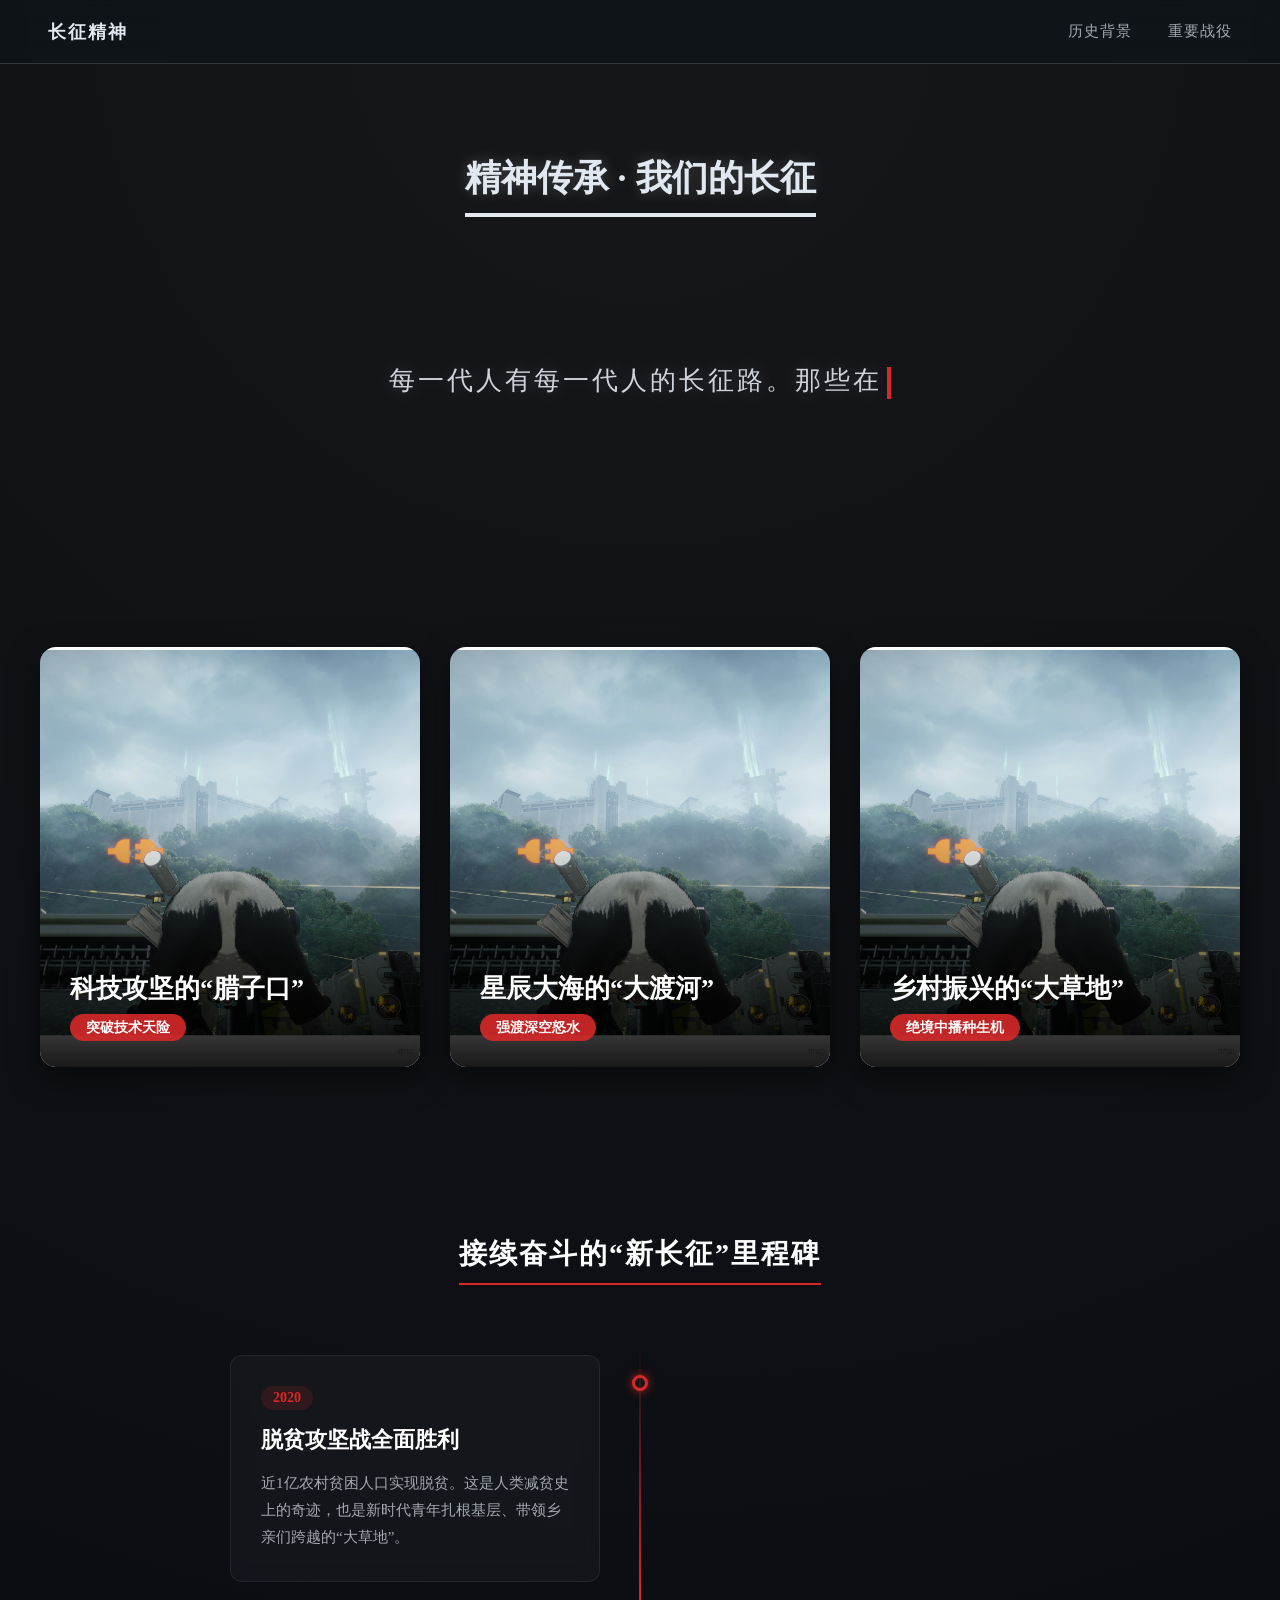
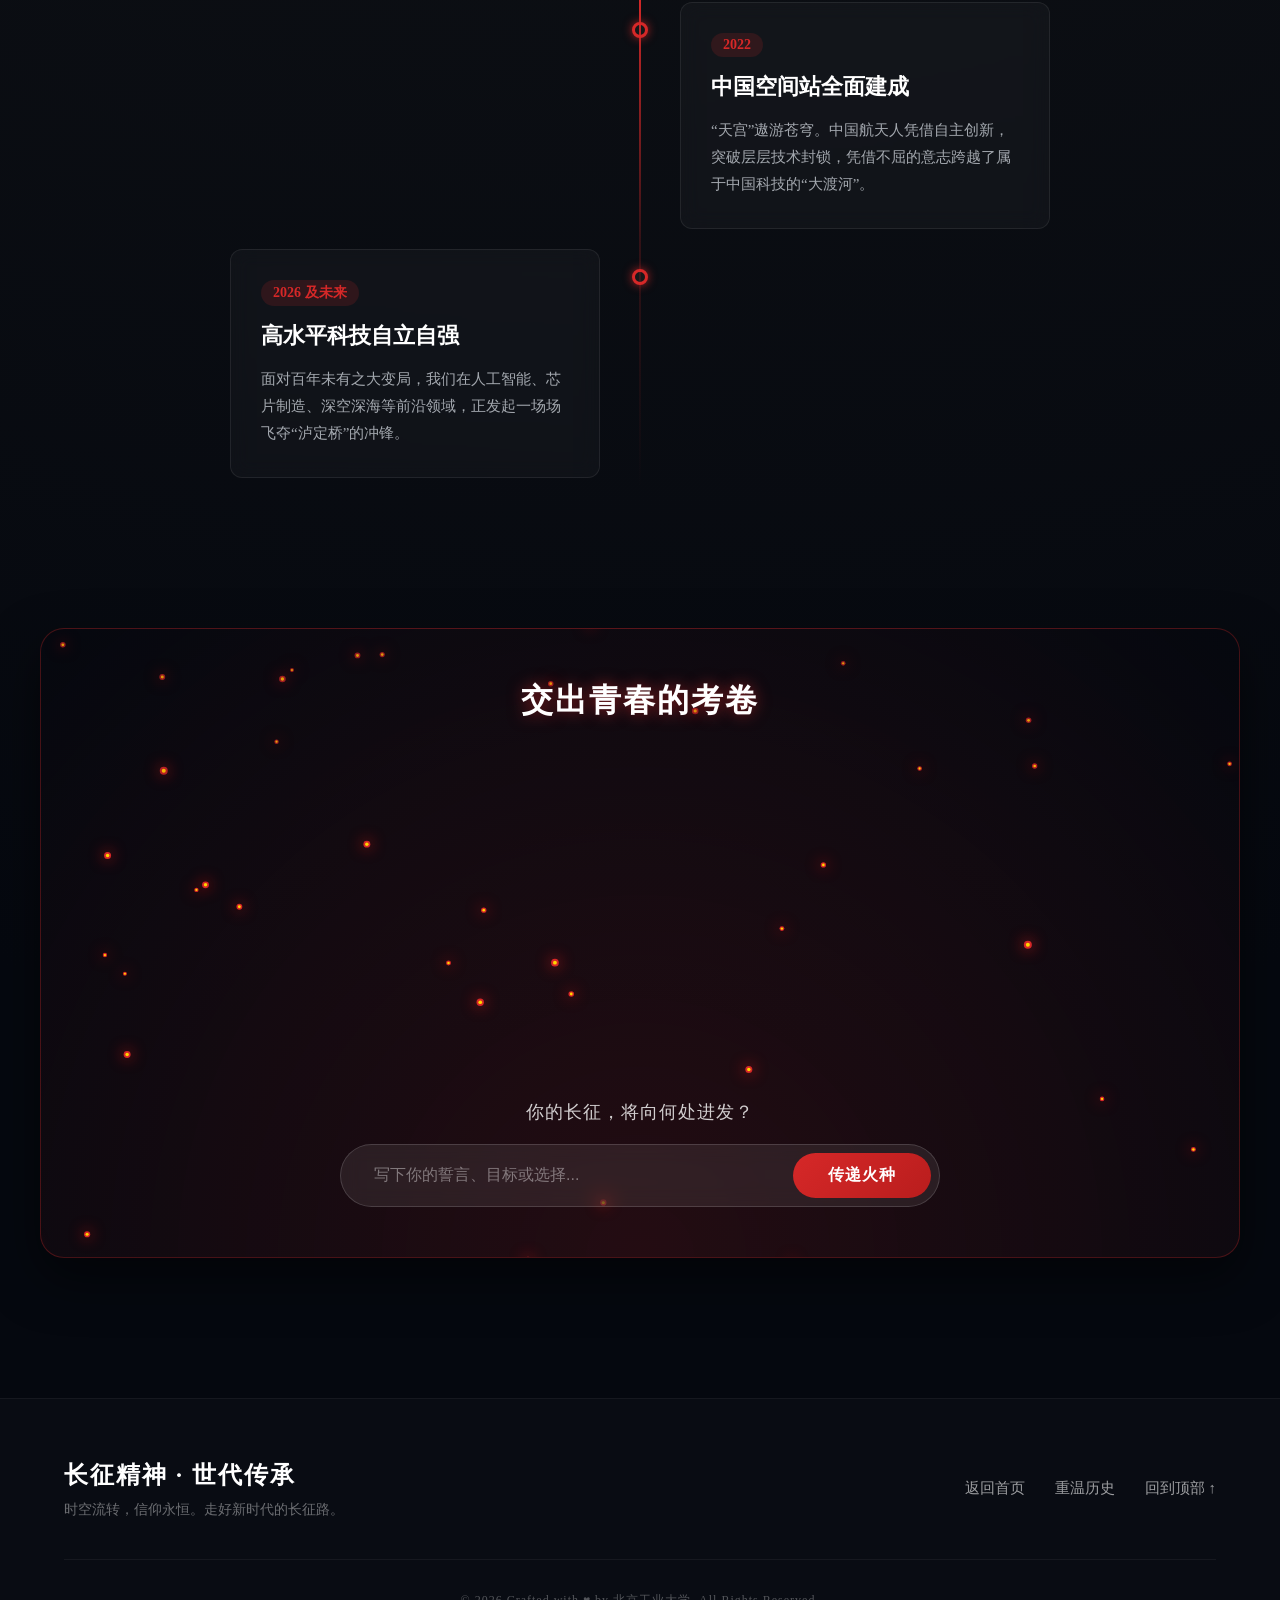
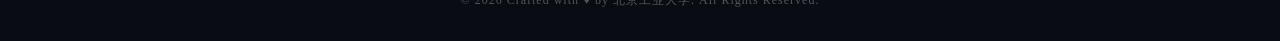
==== page3.html @ e8c42b3a "Add files via upload" ====
<!DOCTYPE html>
<html lang="zh-CN">
<head>
    <meta charset="UTF-8">
    <meta name="viewport" content="width=device-width, initial-scale=1.0">
    <title>我们的长征 - 精神传承</title>
    <link rel="stylesheet" href="css/page3.css">
</head>
<body>
    <nav class="navbar">
        <a href="index.html" class="nav-logo">长征精神</a>
        <ul class="nav-links">
            <li><a href="page2.html">历史背景</a></li>
            <li><a href="page3.html">重要战役</a></li>
        </ul>
    </nav>

    <main class="main-content">
        <h2 class="chapter-title">精神传承 · 我们的长征</h2>
        
        <article class="article-heritage" id="heritage-section">
            
            <div class="heritage-prologue" id="prologue-section">
                <p class="typewriter-text" id="typewriter-text"></p>
            </div>

            <div class="modern-challenges">
                <div class="modern-cards-container">
                    <div class="modern-card">
                        <div class="modern-card-inner">
                            <div class="modern-card-front" style="background-image: url('resources/img/待定.png');">
                                <div class="front-content">
                                    <h4>科技攻坚的“腊子口”</h4>
                                    <span>突破技术天险</span>
                                </div>
                            </div>
                            <div class="modern-card-back">
                                <h4>攻克核心壁垒</h4>
                                <p>从一行行代码的敲击到复杂芯片的研发，从底层算法到万物互联的智能网络。我们在看不见的战场上，攻克属于这代人的“天险”。</p>
                            </div>
                        </div>
                    </div>
                    <div class="modern-card">
                        <div class="modern-card-inner">
                            <div class="modern-card-front" style="background-image: url('resources/img/待定.png');">
                                <div class="front-content">
                                    <h4>星辰大海的“大渡河”</h4>
                                    <span>强渡深空怒水</span>
                                </div>
                            </div>
                            <div class="modern-card-back">
                                <h4>跨越深空的探索</h4>
                                <p>从“神舟”飞天到“嫦娥”揽月，再到“天问”探火。中国航天人将红军强渡大渡河的决绝，化作了征服星辰大海的坚定步伐。</p>
                            </div>
                        </div>
                    </div>
                    <div class="modern-card">
                        <div class="modern-card-inner">
                            <div class="modern-card-front" style="background-image: url('resources/img/待定.png');">
                                <div class="front-content">
                                    <h4>乡村振兴的“大草地”</h4>
                                    <span>绝境中播种生机</span>
                                </div>
                            </div>
                            <div class="modern-card-back">
                                <h4>扎根泥土的坚守</h4>
                                <p>无数青年扎根最偏远的乡村，在曾经的荒芜中播种希望。以青春的汗水，将曾经泥泞绝望的“草地”变为生机盎然的沃野。</p>
                            </div>
                        </div>
                    </div>
                </div>
            </div>
            <div class="modern-timeline-section">
                <h3 class="timeline-title">接续奋斗的“新长征”里程碑</h3>
                <div class="modern-timeline">
                    <div class="timeline-item left">
                        <div class="timeline-dot"></div>
                        <div class="timeline-content">
                            <span class="timeline-date">2020</span>
                            <h4>脱贫攻坚战全面胜利</h4>
                            <p>近1亿农村贫困人口实现脱贫。这是人类减贫史上的奇迹，也是新时代青年扎根基层、带领乡亲们跨越的“大草地”。</p>
                        </div>
                    </div>
                    <div class="timeline-item right">
                        <div class="timeline-dot"></div>
                        <div class="timeline-content">
                            <span class="timeline-date">2022</span>
                            <h4>中国空间站全面建成</h4>
                            <p>“天宫”遨游苍穹。中国航天人凭借自主创新，突破层层技术封锁，凭借不屈的意志跨越了属于中国科技的“大渡河”。</p>
                        </div>
                    </div>
                    <div class="timeline-item left">
                        <div class="timeline-dot"></div>
                        <div class="timeline-content">
                            <span class="timeline-date">2026 及未来</span>
                            <h4>高水平科技自立自强</h4>
                            <p>面对百年未有之大变局，我们在人工智能、芯片制造、深空深海等前沿领域，正发起一场场飞夺“泸定桥”的冲锋。</p>
                        </div>
                    </div>
                </div>
            </div>

            <div class="spark-board" id="spark-board-section">
                <h3 class="spark-title">交出青春的考卷</h3>
                <canvas id="spark-canvas"></canvas>
                <div class="spark-wall" id="spark-wall"></div>
                
                <div class="spark-interaction">
                    <p>你的长征，将向何处进发？</p>
                    <div class="input-group">
                        <input type="text" id="spark-input" placeholder="写下你的誓言、目标或选择..." maxlength="30" autocomplete="off">
                        <button id="spark-submit">传递火种</button>
                    </div>
                </div>
            </div>
        </article>
    </main>
    <footer class="site-footer">
        <div class="footer-content">
            <div class="footer-brand">
                <h2>长征精神 · 世代传承</h2>
                <p>时空流转，信仰永恒。走好新时代的长征路。</p>
            </div>
            <div class="footer-links">
                <a href="index.html">返回首页</a>
                <a href="page2.html">重温历史</a>
                <a href="#" id="back-to-top">回到顶部 ↑</a>
            </div>
        </div>
        <div class="footer-bottom">
            <p>© 2026 Crafted with ♥ by 北京工业大学. All Rights Reserved.</p>
        </div>
    </footer>

    <script src="js/page3.js"></script>
</body>
</html>
---- css/page3.css ----
:root {
    --text: #E2E8F0;
    --line: rgba(255, 255, 255, 0.15);
}

* { box-sizing: border-box; }

body {
    margin: 0;
    min-height: 100vh;
    font-family: "Microsoft YaHei", "Noto Serif SC", serif;
    color: var(--text);
    background: radial-gradient(circle at top, #151719 0%, #05080f 80%);
    overflow-x: hidden;
}

/* 顶部导航栏 */
.navbar {
    display: flex;
    align-items: center;
    justify-content: space-between;
    padding: 0 48px;
    height: 64px;
    background: rgba(15, 20, 25, 0.85);
    backdrop-filter: blur(10px);
    border-bottom: 1px solid var(--line);
    position: sticky;
    top: 0;
    z-index: 100;
}
.nav-logo {
    font-size: 18px;
    font-weight: 700;
    color: #E2E8F0;
    text-decoration: none;
    letter-spacing: 2px;
}
.nav-links {
    list-style: none;
    margin: 0; padding: 0;
    display: flex; gap: 36px; height: 100%;
}
.nav-links > li { display: flex; align-items: center; height: 64px; }
.nav-links > li > a {
    text-decoration: none;
    color: rgba(226, 232, 240, 0.7);
    font-size: 15px; letter-spacing: 1px;
    padding: 6px 0; border-bottom: 2px solid transparent;
    transition: color 0.2s, border-color 0.2s;
}
.nav-links > li > a:hover, .nav-links > li > a.active {
    color: #fff; border-bottom-color: #D62828;
}

/* --- 主内容区 --- */
.main-content {
    width: min(1200px, calc(100% - 64px));
    margin: 60px auto;
    display: flex; flex-direction: column; align-items: center;
}
.chapter-title {
    font-size: 36px;
    border-bottom: 4px solid #E2E8F0;
    padding-bottom: 10px;
    margin-bottom: 60px;
    text-shadow: 0 0 15px rgba(255, 255, 255, 0.2);
}

.article-heritage {
    width: 100%;
    display: flex; flex-direction: column; align-items: center;
    gap: 100px; /* 模块之间留白 */
    margin-bottom: 80px;
}

/* 序章 */
.heritage-prologue {
    width: 100%; min-height: 30vh;
    display: flex; justify-content: center; align-items: center;
}
.typewriter-text {
    font-size: 26px; line-height: 2.2;
    color: rgba(226, 232, 240, 0.9);
    text-align: center; letter-spacing: 3px;
    text-shadow: 0 0 20px rgba(255, 255, 255, 0.2);
    max-width: 900px; min-height: 120px; 
}
.typewriter-cursor {
    display: inline-block; width: 4px; height: 1.2em;
    background-color: #D62828; margin-left: 5px;
    vertical-align: middle; animation: blink 0.8s infinite;
}
@keyframes blink { 0%, 100% { opacity: 1; } 50% { opacity: 0; } }

/* 3D翻转卡片 */
.modern-challenges { width: 100%; }
.modern-cards-container {
    display: grid; grid-template-columns: repeat(3, 1fr); gap: 30px; width: 100%;
}
.modern-card {
    height: 420px; perspective: 1000px; cursor: pointer;
}
.modern-card-inner {
    position: relative; width: 100%; height: 100%;
    transition: transform 0.8s cubic-bezier(0.4, 0.2, 0.2, 1);
    transform-style: preserve-3d;
}
.modern-card:hover .modern-card-inner { transform: rotateY(180deg); }
.modern-card-front, .modern-card-back {
    position: absolute; width: 100%; height: 100%;
    backface-visibility: hidden; border-radius: 16px; overflow: hidden;
    box-shadow: 0 10px 30px rgba(0, 0, 0, 0.5);
}
.modern-card-front {
    background-color: #1A2634; /* 占位色 */
    background-size: cover; background-position: center;
    display: flex; align-items: flex-end;
}
.modern-card-front::before {
    content: ""; position: absolute; top: 0; left: 0; right: 0; bottom: 0;
    background: linear-gradient(to top, rgba(0,0,0,0.9) 0%, transparent 60%);
}
.front-content { position: relative; padding: 30px; color: #fff; z-index: 1; }
.front-content h4 { font-size: 26px; margin: 0 0 12px 0; }
.front-content span {
    padding: 6px 16px; background: rgba(214, 40, 40, 0.9);
    border-radius: 20px; font-size: 14px; font-weight: bold;
}
.modern-card-back {
    background: linear-gradient(135deg, #1A2634, #151719);
    border: 1px solid rgba(255,255,255,0.05); transform: rotateY(180deg);
    padding: 40px 30px; display: flex; flex-direction: column;
    justify-content: center; align-items: center; text-align: center;
}
.modern-card-back h4 {
    color: #D62828; font-size: 24px; margin: 0 0 20px 0;
    border-bottom: 2px solid rgba(214, 40, 40, 0.3); padding-bottom: 12px;
}
.modern-card-back p { font-size: 16px; line-height: 1.8; color: rgba(226, 232, 240, 0.8); }

/* 留言板引擎 */
.spark-board {
    width: 100%; height: 70vh; position: relative;
    border-radius: 24px; overflow: hidden;
    background: radial-gradient(circle at bottom, rgba(214, 40, 40, 0.15) 0%, #05080f 100%);
    border: 1px solid rgba(214, 40, 40, 0.3);
    display: flex; flex-direction: column; align-items: center;
    box-shadow: 0 20px 50px rgba(0,0,0,0.5);
}
.spark-title {
    color: #fff; margin-top: 50px; font-size: 32px; z-index: 2;
    text-shadow: 0 0 15px rgba(214, 40, 40, 0.6); letter-spacing: 2px;
}
#spark-canvas { position: absolute; top: 0; left: 0; width: 100%; height: 100%; z-index: 1; }
.spark-interaction {
    position: absolute; bottom: 50px; z-index: 2;
    display: flex; flex-direction: column; align-items: center; width: 100%;
}
.spark-interaction p { color: rgba(255,255,255,0.8); font-size: 18px; margin-bottom: 20px; letter-spacing: 1px;}
.input-group {
    display: flex; gap: 10px; width: 90%; max-width: 600px;
    background: rgba(255,255,255,0.08); padding: 8px; border-radius: 40px;
    backdrop-filter: blur(10px); border: 1px solid rgba(255,255,255,0.15);
}
#spark-input {
    flex: 1; background: transparent; border: none; outline: none;
    color: #fff; padding: 0 25px; font-size: 16px;
}
#spark-input::placeholder { color: rgba(255,255,255,0.4); }
#spark-submit {
    background: linear-gradient(135deg, #D62828, #b91d1d); border: none; color: #fff;
    padding: 12px 35px; border-radius: 30px; cursor: pointer; font-size: 16px;
    font-weight: bold; letter-spacing: 1px; transition: all 0.3s ease;
}
#spark-submit:hover { transform: translateY(-2px); box-shadow: 0 5px 20px rgba(214, 40, 40, 0.6); }


/* 留言墙 */
.spark-wall {
    position: absolute;
    top: 100px;
    left: 40px; /* 放在左侧 */
    bottom: 160px; /* 避开底部的输入框 */
    width: 280px;
    display: flex;
    flex-direction: column;
    gap: 15px;
    overflow-y: auto; /* 超出高度可滚动 */
    z-index: 2; /* 保证在 Canvas 上方 */
    padding-right: 10px;


}
.spark-wall.active-blur {
    mask-image: linear-gradient(to bottom, transparent 0%, black 10%, black 90%, transparent 100%);
    -webkit-mask-image: linear-gradient(to bottom, transparent 0%, black 10%, black 90%, transparent 100%); 
}

/* 隐藏默认滚动条 */
.spark-wall::-webkit-scrollbar { width: 4px; }
.spark-wall::-webkit-scrollbar-thumb { background: rgba(255,255,255,0.2); border-radius: 4px; }

/* 留言样式 */
.spark-message {
    background: rgba(255, 255, 255, 0.05);
    border-left: 3px solid #D62828;
    padding: 12px 18px;
    border-radius: 0 8px 8px 0;
    color: rgba(226, 232, 240, 0.9);
    font-size: 14px;
    line-height: 1.6;
    letter-spacing: 1px;
    backdrop-filter: blur(5px);
    
    animation: messageFadeIn 0.8s cubic-bezier(0.2, 0.8, 0.2, 1) forwards;
    opacity: 0;
    transform: translateX(-30px);
}

/* 新时代时间轴 */
.modern-timeline-section {
    width: 100%;
    margin: 40px 0;
    display: flex;
    flex-direction: column;
    align-items: center;
}
.timeline-title {
    font-size: 28px;
    color: #fff;
    margin-bottom: 60px;
    letter-spacing: 2px;
    border-bottom: 2px solid #D62828;
    padding-bottom: 10px;
}
.modern-timeline {
    position: relative;
    max-width: 900px;
    width: 100%;
}
/* 中间的发光主轴 */
.modern-timeline::after {
    content: '';
    position: absolute;
    width: 2px;
    background: linear-gradient(to bottom, transparent, #D62828, rgba(214,40,40,0.2), transparent);
    top: 0; bottom: 0; left: 50%;
    margin-left: -1px;
}
.timeline-item {
    padding: 10px 40px;
    position: relative;
    background-color: inherit;
    width: 50%;
    opacity: 0; /* 默认隐藏，等待 JS 触发出现 */
    transition: all 0.8s cubic-bezier(0.2, 0.8, 0.2, 1);
}
.timeline-item.left { left: 0; transform: translateX(-50px); }
.timeline-item.right { left: 50%; transform: translateX(50px); }
/* JS触发后的激活状态 */
.timeline-item.active { opacity: 1; transform: translateX(0); }

.timeline-dot {
    position: absolute;
    width: 16px; height: 16px;
    right: -8px; top: 30px;
    background-color: #151719;
    border: 3px solid #D62828;
    border-radius: 50%;
    z-index: 1;
    box-shadow: 0 0 10px rgba(214, 40, 40, 0.8);
    transition: transform 0.3s ease;
}
.timeline-item.right .timeline-dot { left: -8px; }
.timeline-item:hover .timeline-dot { transform: scale(1.5); background-color: #D62828; }

.timeline-content {
    padding: 30px;
    background: rgba(255, 255, 255, 0.03);
    border: 1px solid rgba(255, 255, 255, 0.08);
    border-radius: 12px;
    backdrop-filter: blur(10px);
    transition: transform 0.3s ease, box-shadow 0.3s ease;
}
.timeline-item:hover .timeline-content {
    transform: translateY(-5px);
    box-shadow: 0 10px 30px rgba(214, 40, 40, 0.1);
    border-color: rgba(214, 40, 40, 0.3);
}
.timeline-date {
    display: inline-block;
    padding: 4px 12px;
    background: rgba(214, 40, 40, 0.15);
    color: #D62828;
    border-radius: 20px;
    font-size: 14px;
    font-weight: bold;
    margin-bottom: 15px;
}
.timeline-content h4 { color: #fff; font-size: 22px; margin: 0 0 15px 0; }
.timeline-content p { color: rgba(226, 232, 240, 0.7); line-height: 1.8; font-size: 15px; margin: 0; }


/* 大页脚 */
.site-footer {
    width: 100vw;
    margin-left: calc(-50vw + 50%); /* 强行全屏宽 */
    background: #090c13;
    border-top: 1px solid rgba(255, 255, 255, 0.05);
    padding: 60px 0 20px;
    margin-top: 60px;
    display: flex;
    flex-direction: column;
    align-items: center;
}
.footer-content {
    width: min(1200px, 90%);
    display: flex;
    justify-content: space-between;
    align-items: center;
    border-bottom: 1px solid rgba(255, 255, 255, 0.05);
    padding-bottom: 40px;
    margin-bottom: 20px;
}
.footer-brand h2 {
    color: #fff; font-size: 24px; margin: 0 0 10px 0; letter-spacing: 2px;
}
.footer-brand p {
    color: rgba(255, 255, 255, 0.4); font-size: 14px; margin: 0;
}
.footer-links {
    display: flex; gap: 30px;
}
.footer-links a {
    color: rgba(255, 255, 255, 0.6); text-decoration: none;
    font-size: 15px; transition: color 0.3s ease;
}
.footer-links a:hover { color: #D62828; }
.footer-bottom p {
    color: rgba(255, 255, 255, 0.3); font-size: 12px; letter-spacing: 1px;
}

@media (max-width: 768px) {
    .modern-timeline::after { left: 31px; }
    .timeline-item { width: 100%; padding-left: 70px; padding-right: 25px; }
    .timeline-item.left, .timeline-item.right { left: 0; transform: translateX(50px); }
    .timeline-dot { left: 22px !important; right: auto; }
    .footer-content { flex-direction: column; gap: 30px; text-align: center; }
}


@keyframes messageFadeIn {
    to { 
        opacity: 1; 
        transform: translateX(0); 
    }
}

@media (max-width: 900px) {
    .spark-wall { display: none; } 
}

@media (max-width: 900px) {
    .modern-cards-container { grid-template-columns: 1fr; }
    .input-group { flex-direction: column; background: transparent; border: none; }
    #spark-input { background: rgba(255,255,255,0.1); padding: 15px; border-radius: 20px; margin-bottom: 10px;}
}
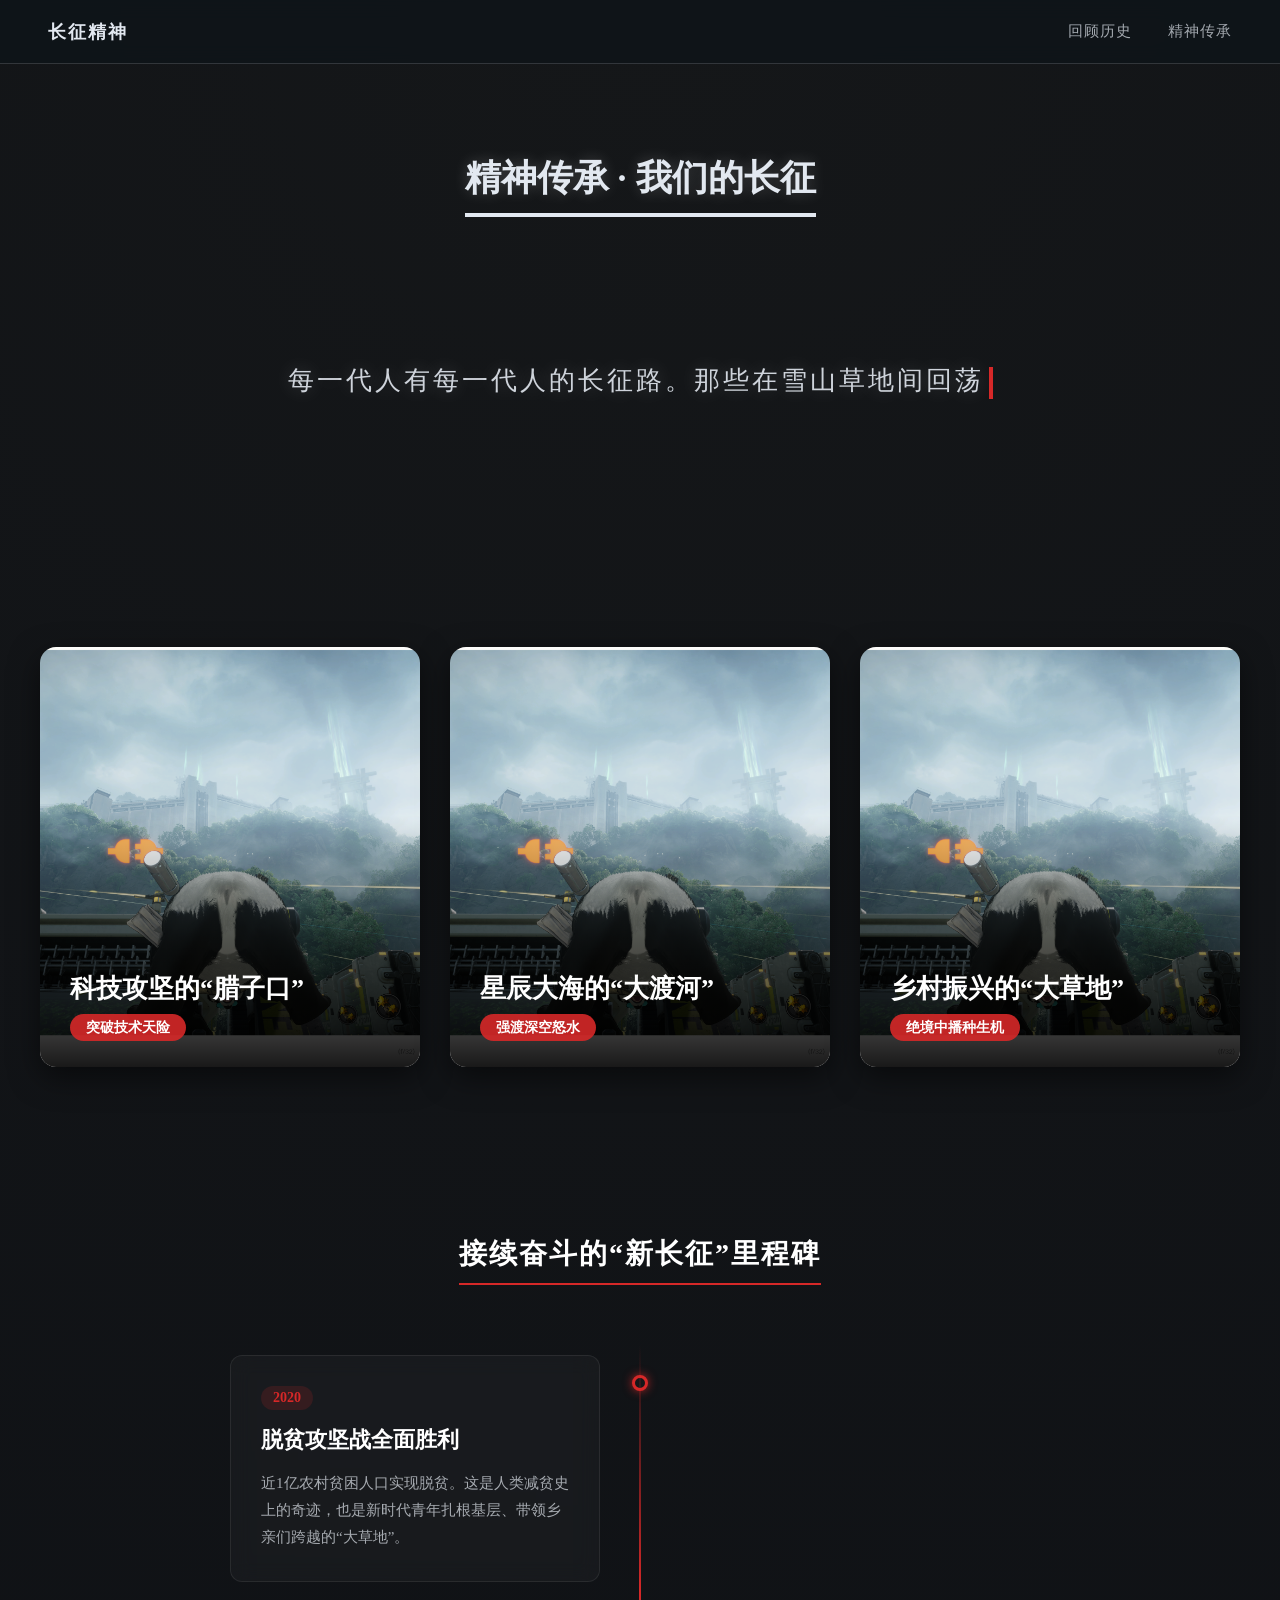
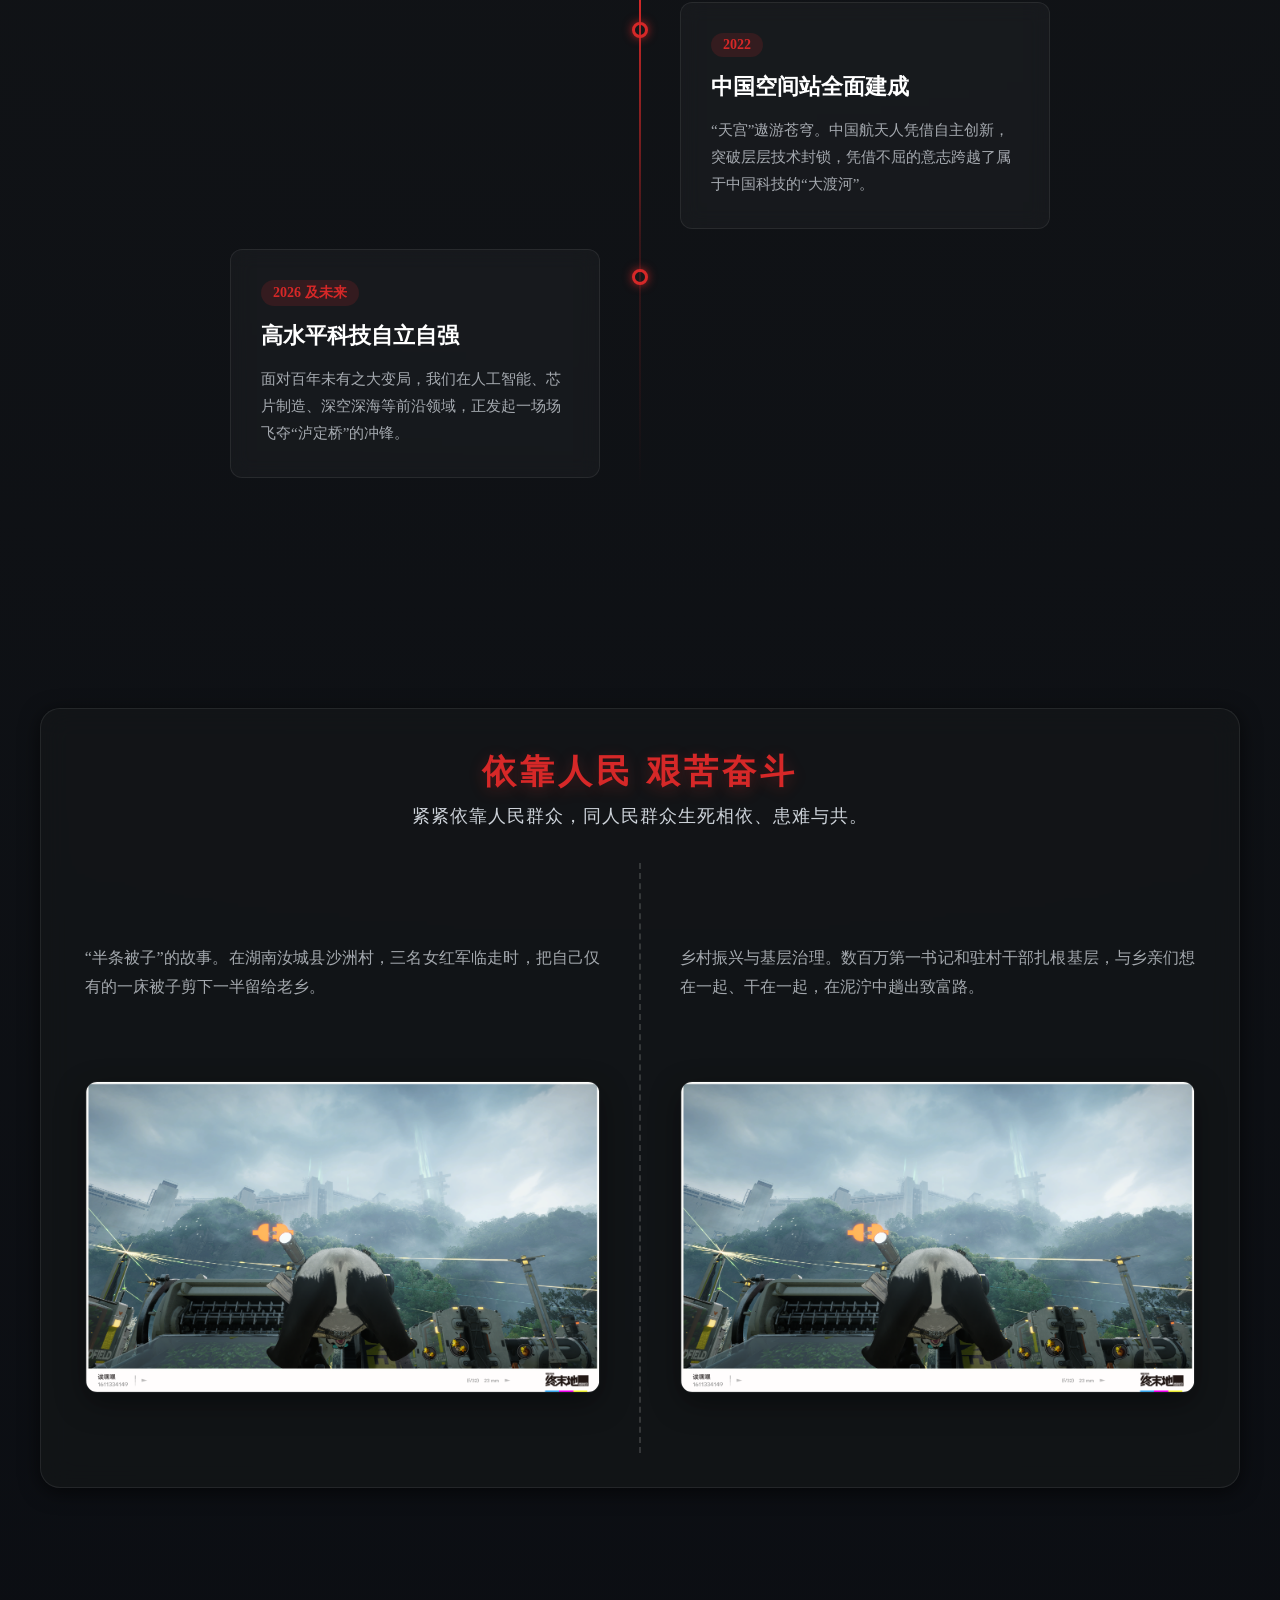
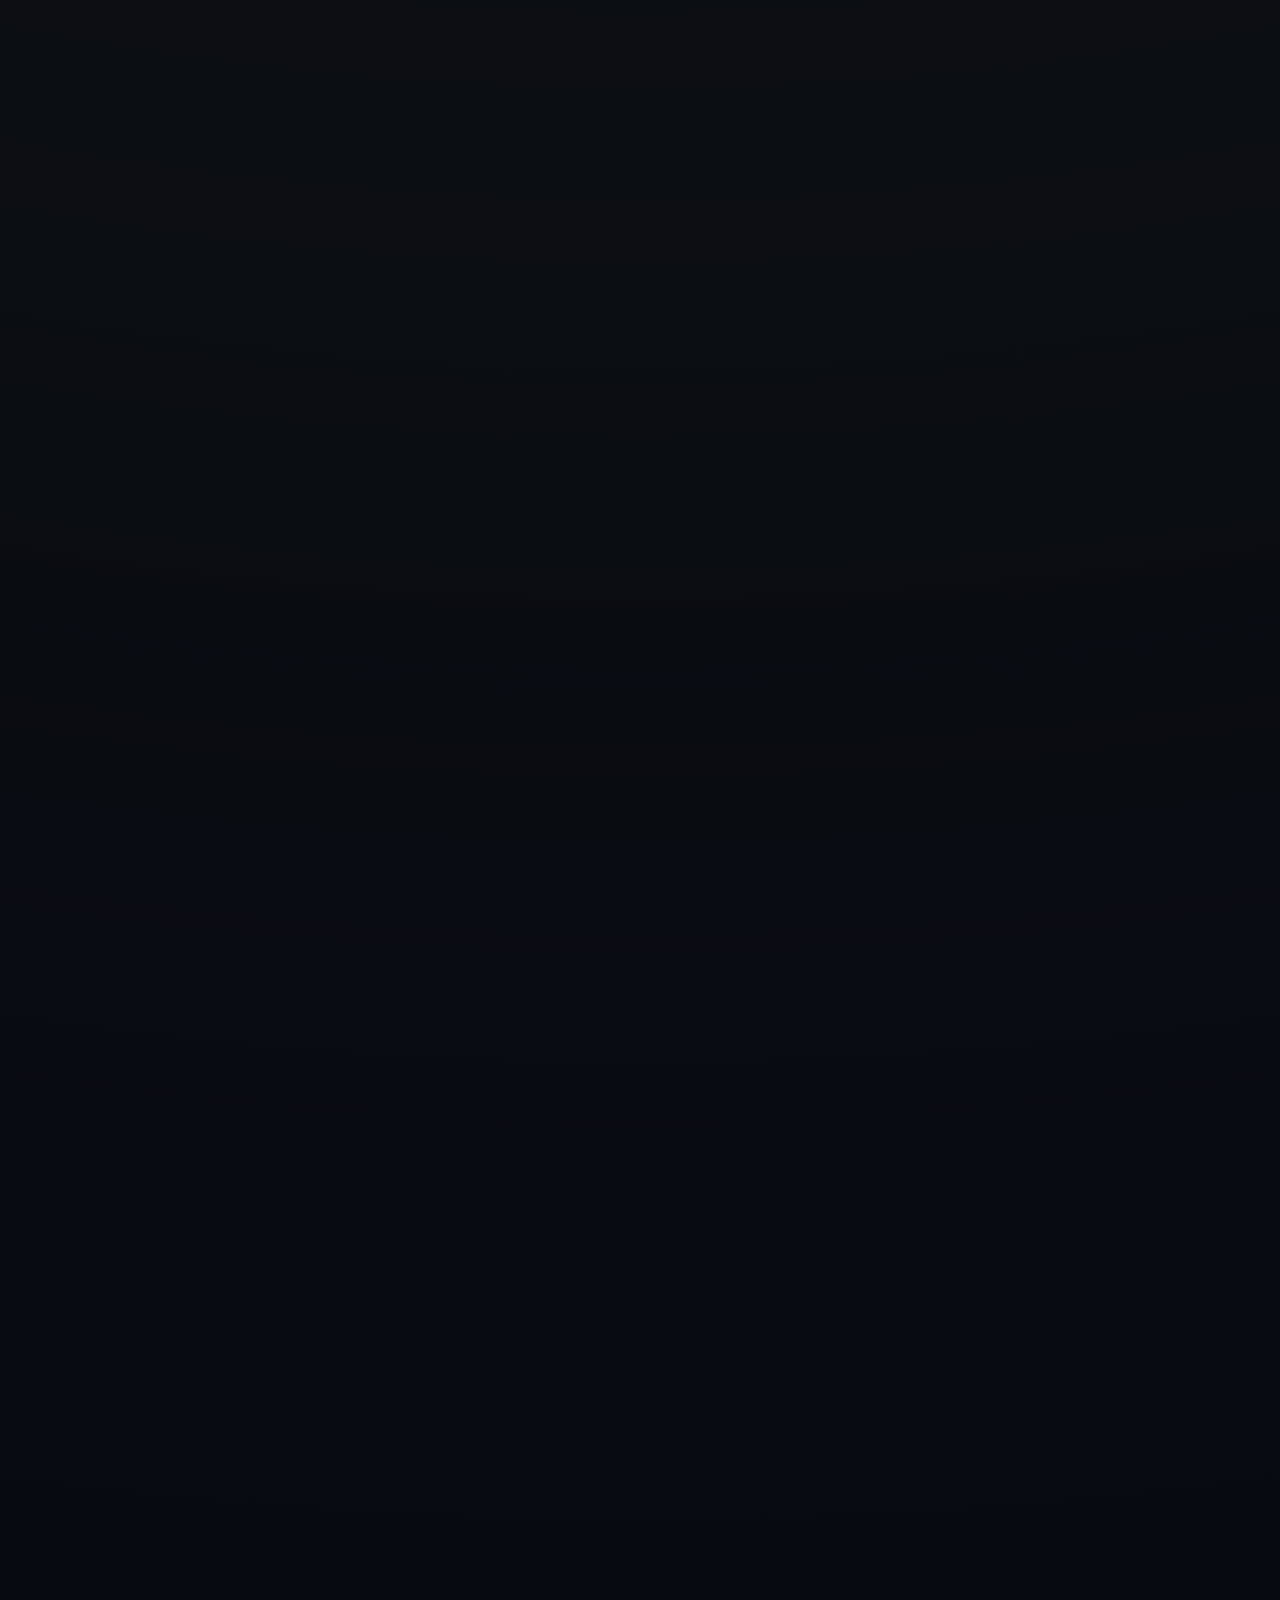
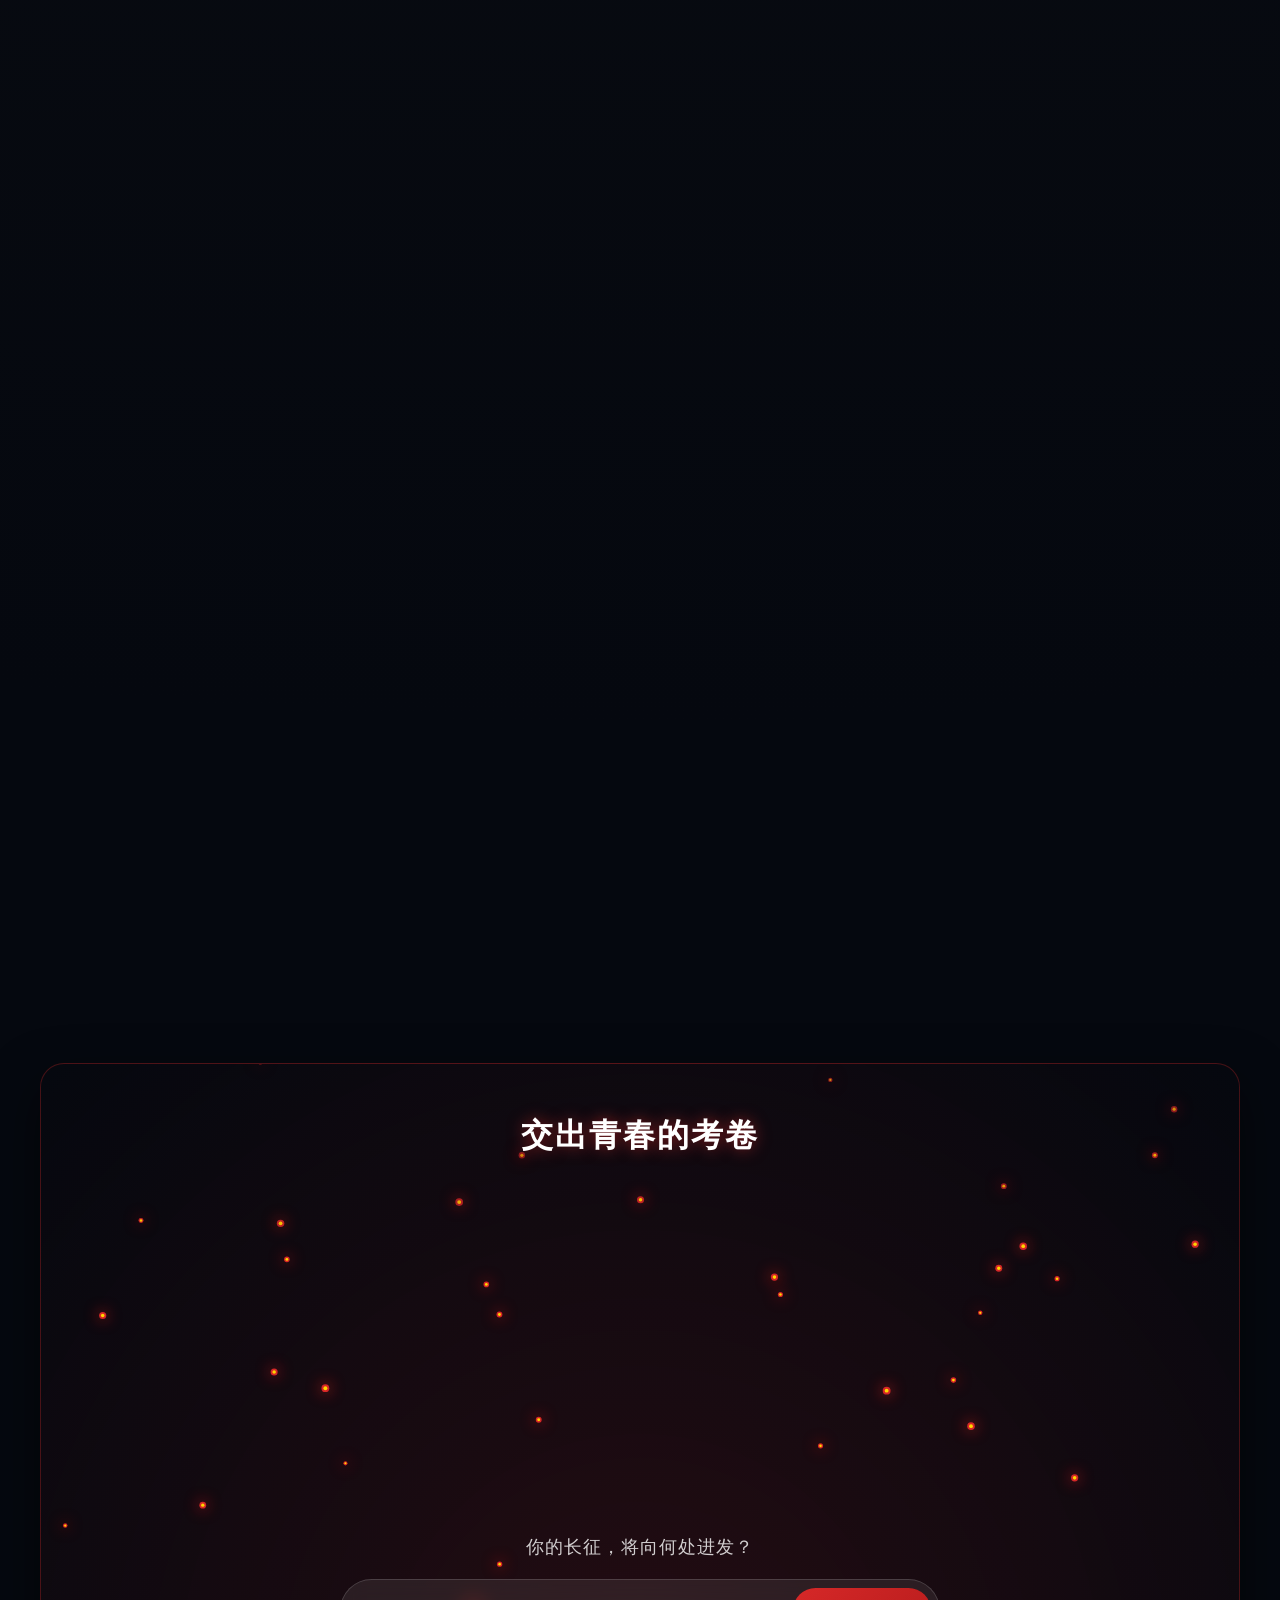
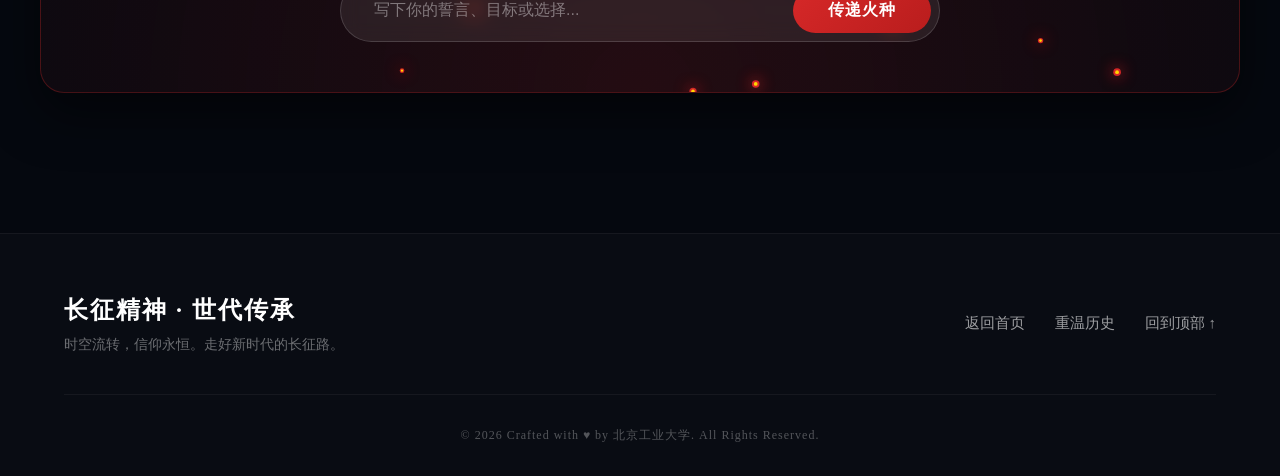
==== commit 19b04ad4: "Add files via upload" ====
--- a/page3.html
+++ b/page3.html
@@ -10,8 +10,8 @@
     <nav class="navbar">
         <a href="index.html" class="nav-logo">长征精神</a>
         <ul class="nav-links">
-            <li><a href="page2.html">历史背景</a></li>
-            <li><a href="page3.html">重要战役</a></li>
+            <li><a href="page2.html">回顾历史</a></li>
+            <li><a href="page3.html">精神传承</a></li>
         </ul>
     </nav>
 
@@ -99,6 +99,77 @@
                     </div>
                 </div>
             </div>
+
+            
+            <section class="sticky-scroll-container" id="sticky-container">
+                <div class="sticky-viewport">
+                    <div class="sticky-area-title">
+                        <h2 data-index="0">革命理想 高于一切</h2>
+                        <p data-index="0">坚定革命的理想和信念，坚信正义事业必然胜利。</p>
+                        <h2 data-index="1">救国救民 牺牲奉献</h2>
+                        <p data-index="1">不怕任何艰难险阻，不惜付出一切牺牲。</p>
+                        <h2 data-index="2">独立自主 实事求是</h2>
+                        <p data-index="2">坚持独立自主、实事求是，一切从实际出发。</p>
+                        <h2 data-index="3">顾全大局 严守纪律</h2>
+                        <p data-index="3">顾全大局、严守纪律、紧密团结。</p>
+                        <h2 data-index="4">依靠人民 艰苦奋斗</h2>
+                        <p data-index="4">紧紧依靠人民群众，同人民群众生死相依、患难与共。</p>
+                    </div>
+                    <div class="sticky-area left">
+                        <div class="sticky-text-area">
+                            <div class="scroll-card active" data-index="0">
+                                <p>爬雪山、过草地。红军将士在衣不蔽体、食不果腹的绝境中，支撑他们走下去的唯有对革命必胜的绝对信仰。</p>
+                            </div>
+                            <div class="scroll-card" data-index="1">
+                                <p>血战湘江 / 飞夺泸定桥。为了掩护大部队突围，无数红军将士以血肉之躯筑起防线，将生死置之度外。</p>
+                            </div>
+                            <div class="scroll-card" data-index="2">
+                                <p>遵义会议。在极其危急的关头，中国共产党坚持实事求是，独立自主地解决了军事和组织问题，挽救了红军。</p>
+                            </div>
+                            <div class="scroll-card" data-index="3">
+                                <p>三大纪律八项注意 / 坚决北上抗日。红军在长征途中秋毫无犯，坚决抵制分裂主义，确保了全军在统一指挥下行动。</p>
+                            </div>
+                            <div class="scroll-card" data-index="4">
+                                <p>“半条被子”的故事。在湖南汝城县沙洲村，三名女红军临走时，把自己仅有的一床被子剪下一半留给老乡。</p>
+                            </div>
+                        </div>
+                        <div class="sticky-img-area">
+                            <img src="resources/img/待定.png" class="scroll-img active" data-index="0" alt="1">
+                            <img src="resources/img/待定.png" class="scroll-img" data-index="1" alt="2">
+                            <img src="resources/img/待定.png" class="scroll-img" data-index="2" alt="3">
+                            <img src="resources/img/待定.png" class="scroll-img" data-index="3" alt="4">
+                            <img src="resources/img/待定.png" class="scroll-img" data-index="4" alt="5">
+                        </div>
+                    </div>
+                    <div class="vertical-dashed-line"></div>
+                    <div class="sticky-area right">
+                        <div class="sticky-text-area">
+                            <div class="scroll-card active" data-index="0">
+                                <p>中国航天人的“飞天梦”。几代航天人隐姓埋名、自强不息，在荒漠戈壁中建起发射塔，将五星红旗插上月球与深空。</p>
+                            </div>
+                            <div class="scroll-card" data-index="1">
+                                <p>和平年代的“逆行者”与“守边人”。无论是将生命定格在扶贫路上的黄文秀，还是在喀喇昆仑高原誓死捍卫祖国领土的戍边英雄。</p>
+                            </div>
+                            <div class="scroll-card" data-index="2">
+                                <p>核心技术自主创新（如芯片攻坚、北斗系统）。面对外部技术封锁，科技工作者抛弃幻想，从零开始走属于我们自己的自主研发之路。</p>
+                            </div>
+                            <div class="scroll-card" data-index="3">
+                                <p>集中力量办大事（抗击疫情、超级工程）。全国上下如同一盘棋，无论是抢险救灾时的八方支援，还是“东数西算”、“南水北调”中的跨地域协作。</p>
+                            </div>
+                            <div class="scroll-card" data-index="4">
+                                <p>乡村振兴与基层治理。数百万第一书记和驻村干部扎根基层，与乡亲们想在一起、干在一起，在泥泞中趟出致富路。</p>
+                            </div>
+                        </div>
+                        <div class="sticky-img-area">
+                            <img src="resources/img/待定.png" class="scroll-img active" data-index="5" alt="6">
+                            <img src="resources/img/待定.png" class="scroll-img" data-index="6" alt="7">
+                            <img src="resources/img/待定.png" class="scroll-img" data-index="7" alt="8">
+                            <img src="resources/img/待定.png" class="scroll-img" data-index="8" alt="9">
+                            <img src="resources/img/待定.png" class="scroll-img" data-index="9" alt="10">
+                        </div>
+                    </div>
+                </div>
+            </section>
 
             <div class="spark-board" id="spark-board-section">
                 <h3 class="spark-title">交出青春的考卷</h3>
@@ -113,6 +184,8 @@
                     </div>
                 </div>
             </div>
+
+
         </article>
     </main>
     <footer class="site-footer">
--- a/css/page3.css
+++ b/css/page3.css
@@ -238,7 +238,7 @@
     max-width: 900px;
     width: 100%;
 }
-/* 中间的发光主轴 */
+/* 发光主轴 */
 .modern-timeline::after {
     content: '';
     position: absolute;
@@ -300,6 +300,153 @@
 .timeline-content h4 { color: #fff; font-size: 22px; margin: 0 0 15px 0; }
 .timeline-content p { color: rgba(226, 232, 240, 0.7); line-height: 1.8; font-size: 15px; margin: 0; }
 
+/* 粘性滚动切换 */
+.sticky-scroll-container {
+    height: 375vh;
+    position: relative;
+    width: 100%;
+    margin: 80px 0;
+}
+.sticky-viewport {
+    position: sticky;
+    top: 80px;
+    height: calc(100vh - 120px);
+    width: 100%;
+
+    background: rgba(21, 23, 25, 0.7);
+    backdrop-filter: blur(15px);
+    box-shadow: 0 4px 20px rgba(0, 0, 0, 0.6);
+    border: 1px solid rgba(255, 255, 255, 0.08);
+    border-radius: 20px;
+
+    display: flex;
+    align-items: center;
+    justify-content: space-between;
+    overflow: hidden;
+    padding: 20px 0;
+}
+.sticky-area-title {
+    position: absolute;
+    top: 40px;
+    left: 0;
+    width: 100%;
+    height: 100px;
+    z-index: 10;
+    text-align: center;
+}
+.sticky-area-title h2, .sticky-area-title p {
+    position: absolute;
+    left: 50%;
+    transform: translate(-50%, -20px); /* 默认偏上一点，用于入场动画 */
+    width: 80%;
+    opacity: 0;
+    visibility: hidden;
+    margin: 0;
+    transition: all 0.6s cubic-bezier(0.25, 0.8, 0.25, 1);
+}
+.sticky-area-title h2 {
+    top: 0;
+    font-size: 34px;
+    color: #D62828;
+    letter-spacing: 4px;
+    text-shadow: 0 4px 15px rgba(214, 40, 40, 0.3);
+}
+.sticky-area-title h2.active, .sticky-area-title p.active {
+    opacity: 1;
+    visibility: visible;
+    transform: translate(-50%, 0); /* 归位 */
+}
+
+.sticky-area-title p {
+    top: 55px; /* 排在 h2 下方 */
+    font-size: 18px;
+    color: rgba(226, 232, 240, 0.9);
+    letter-spacing: 1px;
+    transition-delay: 0.05s; /* 描述文字比主标题晚一点点出现，增加层次感 */
+}
+.sticky-area {
+    display: flex;
+    flex: 1;
+    flex-direction: column;
+    justify-content: center;
+    align-items: center;
+    height: 100%;
+    position: relative; 
+    padding-top: 80px;
+}
+.sticky-area.left {
+    margin-left: 15px;
+}
+.sticky-area.right {
+    margin-right: 15px;
+}
+.vertical-dashed-line {
+    border-left: 2px dashed rgba(255, 255, 255, 0.15);
+    height: 80%;
+    margin: 0 10px;
+    margin-top: 10%;
+}
+.sticky-text-area, .sticky-img-area {
+    width: 100%;
+    flex: 1; 
+    position: relative;
+    display: flex;
+    align-items: center;
+    justify-content: center;
+    padding: 0 10%;
+}
+.scroll-card, .scroll-img {
+    position: absolute;
+    left: 50%;
+    width: 90%;
+    transform: translate(-50%, calc(-50% + 15px)) scale(0.98);
+    text-align: left;
+
+    opacity: 0;
+    visibility: hidden;
+    transition: all 0.6s cubic-bezier(0.25, 0.8, 0.25, 1);
+}
+.scroll-card {
+    top: 50%;
+    transform: translate(-50%, calc(-50% + 15px)) scale(0.98);
+}
+.scroll-img {
+    top: 30%;
+    max-height: 100%;
+    object-fit: cover;
+    border-radius: 12px;
+    box-shadow: 0 10px 30px rgba(0, 0, 0, 0.4);
+    border: 1px solid rgba(255, 255, 255, 0.05);
+}
+.scroll-card.active, .scroll-img.active {
+    opacity: 1;
+    visibility: visible;
+    transform: translate(-50%, -50%) scale(1);
+}
+.scroll-card h2 {
+    font-size: 32px;
+    color: #D62828;
+    margin: 0 0 15px 0;
+    padding-bottom: 10px;
+    border-bottom: 2px solid rgba(214, 40, 40, 0.4);
+    display: inline-block;
+    letter-spacing: 2px;
+}
+
+.scroll-card h3 {
+    font-size: 20px;
+    color: #E2E8F0;
+    margin: 0 0 20px 0;
+    font-weight: 500;
+}
+
+.scroll-card p {
+    font-size: 16px;
+    line-height: 1.8;
+    color: rgba(226, 232, 240, 0.7);
+    margin: 0;
+    text-align: justify;
+}
 
 /* 大页脚 */
 .site-footer {
